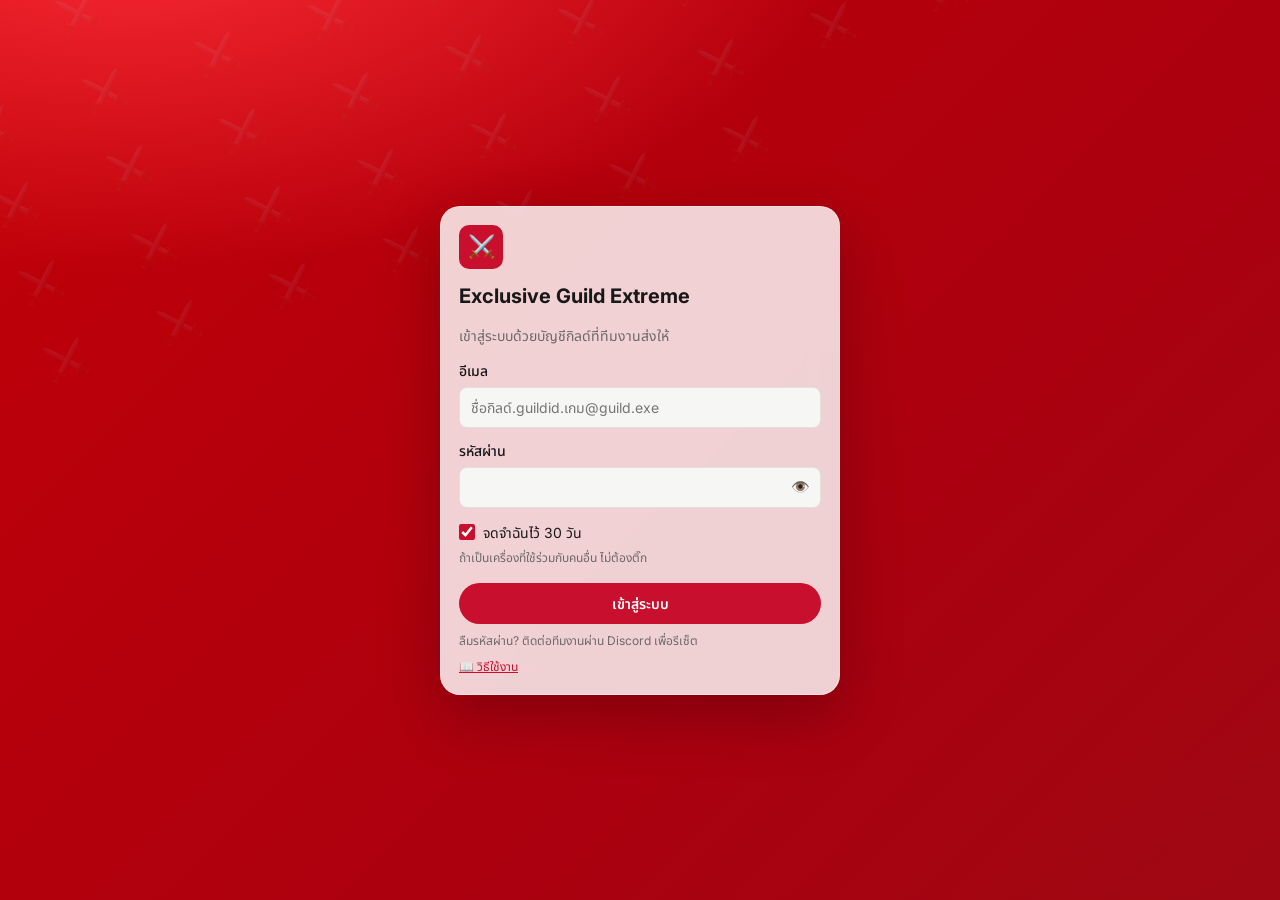
==== docs/index.html @ eb681d04 "Guild info tab: leader profile, Zone4 EXE/role/Cute Gang, TOSM server/total members, old-file import" ====
<!doctype html>
<html lang="th">
<head>
<meta charset="utf-8">
<meta name="viewport" content="width=device-width, initial-scale=1">
<meta name="theme-color" content="#c8102e">
<title>Exclusive Guild Report</title>
<link rel="manifest" href="manifest.json">
<link rel="icon" type="image/png" sizes="192x192" href="icon-192.png">
<link rel="apple-touch-icon" href="icon-180.png">
<meta name="apple-mobile-web-app-capable" content="yes">
<meta name="mobile-web-app-capable" content="yes">
<meta name="apple-mobile-web-app-title" content="Guild Report">
<meta name="apple-mobile-web-app-status-bar-style" content="default">
<link rel="preconnect" href="https://fonts.googleapis.com">
<link href="https://fonts.googleapis.com/css2?family=Inter:wght@400;500;600;700&family=Noto+Sans+Thai:wght@400;500;600;700&display=swap" rel="stylesheet">
<link rel="stylesheet" href="style.css">
</head>
<body>
<div id="toast"></div>

<!-- วิธีใช้งาน (เปิดได้ทั้งก่อนและหลัง Login) -->
<div id="help" class="overlay" hidden>
  <div class="card help" role="dialog" aria-modal="true" aria-labelledby="help-t">
    <div class="help-head"><h2 id="help-t">📖 วิธีใช้งาน</h2><button class="icon" id="help-x" aria-label="ปิด">✕</button></div>
    <h3>1️⃣ เข้าสู่ระบบ</h3>
    <ul>
      <li>ใช้อีเมล + รหัสผ่านที่ทีมงานส่งให้ในห้องส่วนตัวของกิลด์</li>
      <li>เข้าครั้งแรก ระบบให้ตั้งรหัสผ่านใหม่ (อย่างน้อย 8 ตัว)</li>
      <li>ติ๊ก <b>"จดจำฉันไว้ 30 วัน"</b> จะได้ไม่ต้อง Login บ่อย (เครื่องที่ใช้ร่วมกับคนอื่นไม่ต้องติ๊ก)</li>
    </ul>
    <h3>2️⃣ ส่ง Report</h3>
    <ul>
      <li>แท็บ <b>ส่ง Report</b> → เลือก Mission → วางลิงก์หลักฐาน <b>1 กล่อง = 1 ลิงก์</b> → กดส่ง</li>
      <li>หลายลิงก์: กด <b>＋ เพิ่มลิงก์</b> · วางหลายลิงก์ในกล่องเดียวระบบแยกให้เอง · หรือ <b>📂 นำเข้าลิงก์จากไฟล์</b> (.txt .csv .xlsx)</li>
      <li>รูปหลักฐาน: กด <b>🖼️ เพิ่มรูป</b> · ลากรูปมาวาง · หรือแคปหน้าจอแล้วกด <b>Ctrl+V</b> — 1 รูป = 1 กล่อง นับเหมือนลิงก์ (รูปเก็บเป็นความลับ ทีมงานเท่านั้นที่เปิดดูได้)</li>
      <li>โพสต์ต้องเป็น <b>สาธารณะ</b> และติด Hashtag ตามกติกาของเกม</li>
      <li>1 ลิงก์ส่งได้ 1 ครั้ง · แต่ละ Mission มีจำนวนสูงสุดต่อเดือน (ดูในรายละเอียด Mission)</li>
    </ul>
    <h3>👥 รายชื่อสมาชิก</h3>
    <ul>
      <li>แท็บ <b>สมาชิก</b> → เพิ่มทีละคน · <b>วางจาก Excel</b> (ชื่อตัวละคร | EXE Number | Level) · หรือนำเข้าไฟล์ .csv / .xlsx → กด <b>💾 บันทึกรายชื่อ</b></li>
      <li>ได้รับ Benefit เฉพาะสมาชิกที่ Level ถึงเกณฑ์ (แถบเขียว = ผ่าน) · ทีมงานล็อกรายชื่อทุกวันสุดท้ายของเดือนเพื่อแจกรางวัล</li>
    </ul>
    <h3>3️⃣ ดูคะแนน</h3>
    <ul>
      <li>แท็บ <b>คะแนน</b> → คะแนนเดือนนี้ · สะสมทั้งปี · อีกกี่คะแนนถึง Rank S / SS</li>
      <li>แท็บ <b>ประวัติ</b> → 🟡 รอตรวจ · 🟢 อนุมัติ · 🔴 ปฏิเสธ (มีเหตุผลบอก แก้แล้วส่งใหม่ได้)</li>
      <li>คะแนนนับเมื่อทีมงาน <b>อนุมัติ</b> แล้วเท่านั้น · นับรอบวันที่ 1 – สิ้นเดือน</li>
    </ul>
    <h3>❓ ลืมรหัส / เข้าไม่ได้</h3>
    <ul><li>แจ้งทีมงานในห้องส่วนตัวของกิลด์ ทีมงานจะรีเซ็ตรหัสให้</li></ul>
    <p class="note muted">💡 เพิ่มเว็บนี้ลงหน้าจอหลักมือถือได้: Android ⋮ → เพิ่มลงในหน้าจอหลัก · iPhone ปุ่มแชร์ → เพิ่มไปยังหน้าจอโฮม</p>
  </div>
</div>

<!-- Login -->
<section id="v-login" class="view center">
  <form class="card narrow" id="f-login">
    <div class="logo">⚔️</div>
    <h2>Exclusive Guild Extreme</h2>
    <p class="muted">เข้าสู่ระบบด้วยบัญชีกิลด์ที่ทีมงานส่งให้</p>
    <label for="l-email">อีเมล</label>
    <input id="l-email" type="email" autocomplete="username" required placeholder="ชื่อกิลด์.guildid.เกม@guild.exe">
    <label for="l-pass">รหัสผ่าน</label>
    <input id="l-pass" type="password" autocomplete="current-password" required>
    <label class="check"><input id="l-remember" type="checkbox" checked> จดจำฉันไว้ 30 วัน</label>
    <p class="note muted" style="margin-top:2px">ถ้าเป็นเครื่องที่ใช้ร่วมกับคนอื่น ไม่ต้องติ๊ก</p>
    <button class="btn" type="submit">เข้าสู่ระบบ</button>
    <p class="note muted">ลืมรหัสผ่าน? ติดต่อทีมงานผ่าน Discord เพื่อรีเซ็ต</p>
    <p class="note"><a href="#" class="open-help">📖 วิธีใช้งาน</a></p>
  </form>
</section>

<!-- Change password -->
<section id="v-pass" class="view center">
  <form class="card narrow" id="f-pass">
    <div class="logo">🔑</div>
    <h2>ตั้งรหัสผ่านใหม่</h2>
    <p class="muted" id="pass-hint">เพื่อความปลอดภัย กรุณาเปลี่ยนรหัสผ่านก่อนใช้งาน</p>
    <label for="p-old">รหัสผ่านเดิม</label>
    <input id="p-old" type="password" autocomplete="current-password" required>
    <label for="p-new">รหัสผ่านใหม่ (อย่างน้อย 8 ตัว)</label>
    <input id="p-new" type="password" autocomplete="new-password" minlength="8" required>
    <label for="p-new2">ยืนยันรหัสผ่านใหม่</label>
    <input id="p-new2" type="password" autocomplete="new-password" minlength="8" required>
    <button class="btn" type="submit">บันทึกรหัสผ่าน</button>
    <button class="btn ghost" type="button" id="p-cancel" hidden>ยกเลิก</button>
  </form>
</section>

<!-- App -->
<section id="v-app" class="view">
  <header class="bar">
    <div class="brand">
      <b id="g-name">—</b>
      <span class="muted" id="g-game"></span>
    </div>
    <nav class="tabs">
      <button class="tab on" data-p="dash"><i>📊</i> คะแนน</button>
      <button class="tab" data-p="send"><i>📤</i> ส่ง Report</button>
      <button class="tab" data-p="hist"><i>🕘</i> ประวัติ</button>
      <button class="tab" data-p="mem"><i>🛡️</i> ข้อมูลกิลด์<b class="tab-dot" id="mem-dot" hidden></b></button>
    </nav>
    <div class="menu">
      <button class="icon lbl open-help" title="วิธีใช้งาน">❓<span>วิธีใช้</span></button>
      <button class="icon lbl" id="b-theme" title="สลับโหมดมืด"><em>🌙</em><span>ธีม</span></button>
      <button class="icon lbl" id="b-accent" title="เปลี่ยนสีเน้น">🎨<span>สี</span></button>
      <button class="icon lbl" id="b-pass" title="เปลี่ยนรหัสผ่าน">🔑<span>รหัสผ่าน</span></button>
      <button class="icon lbl" id="b-out" title="ออกจากระบบ">🚪<span>ออก</span></button>
    </div>
  </header>

  <main class="wrap">
    <!-- Dashboard -->
    <div class="page on" id="p-dash">
      <div id="d-setup"></div>
      <div id="d-notice"></div>
      <div class="head">
        <h2>คะแนนของกิลด์</h2>
        <div class="row">
          <select id="d-month" aria-label="เดือน"></select>
          <select id="d-year" aria-label="ปี"></select>
        </div>
      </div>
      <div class="grid">
        <!-- Hero: คะแนนเดือน + วงแหวนไปถึง Rank ถัดไป -->
        <div class="card span4 hero">
          <div class="hero-main">
            <div class="hero-l" id="k-month-l">คะแนนเดือนนี้</div>
            <div class="hero-n"><span id="k-month">–</span><span id="d-rank"></span></div>
            <h3 id="r-title">–</h3>
            <div id="cute"></div>
            <div class="hero-upd" id="upd"></div>
          </div>
          <div class="ring" aria-hidden="true">
            <svg viewBox="0 0 120 120"><circle class="ring-bg" cx="60" cy="60" r="52"/><circle class="ring-fg" id="r-ring" cx="60" cy="60" r="52"/></svg>
            <div class="ring-c"><b id="r-pct">0%</b><span id="r-next">ถึง S</span></div>
          </div>
        </div>
        <div class="card kpi"><div class="muted" id="k-year-l">คะแนนสะสมทั้งปี</div><div class="n" id="k-year">–</div></div>
        <div class="card kpi"><div class="muted">รอตรวจ</div><div class="n warn" id="k-pend">–</div></div>
        <div class="card kpi"><div class="muted">ถูกปฏิเสธ</div><div class="n bad" id="k-rej">–</div></div>
        <div class="card kpi"><div class="muted">🔥 ส่งติดกันสูงสุด</div><div class="n" id="k-streak">–</div></div>
        <div class="card span2">
          <h3 id="c-title">คะแนนรายเดือน</h3>
          <div class="bars" id="bars"></div>
        </div>
        <div class="card span2">
          <h3>คะแนนแยก Mission</h3>
          <div id="per"></div>
        </div>
        <div class="card span2">
          <h3 id="hm-title">ปฏิทินความขยัน</h3>
          <div class="heat" id="heat"></div>
          <div class="heat-legend muted"><span>น้อย</span><i class="h0"></i><i class="h1"></i><i class="h2"></i><i class="h3"></i><i class="h4"></i><span>มาก</span></div>
        </div>
        <div class="card span2">
          <h3>🏅 เหรียญความสำเร็จ <span class="muted" id="bd-count"></span></h3>
          <div class="badges" id="badges"></div>
        </div>
      </div>
    </div>

    <!-- Send -->
    <div class="page" id="p-send">
      <div class="two">
        <form class="card" id="f-send" novalidate>
          <h2>ส่ง Report</h2>
          <p class="muted" id="s-sub"></p>
          <div id="s-guildwarn"></div>
          <div id="s-deadline"></div>
          <label for="s-mission">Mission</label>
          <select id="s-mission" required></select>
          <div id="s-poster-wrap" hidden>
            <label for="s-poster">ชื่อ Facebook ผู้โพสต์</label>
            <input id="s-poster" maxlength="100" placeholder="เช่น Somchai Gamer">
          </div>
          <label>หลักฐาน <span class="muted" style="font-weight:400">— 1 กล่อง = 1 ลิงก์ หรือ 1 รูป (รวมสูงสุด 50)</span></label>
          <div id="s-links" class="links"></div>
          <div class="row-btns">
            <button type="button" class="btn ghost add" id="s-add">＋ เพิ่มลิงก์</button>
            <button type="button" class="btn ghost add" id="s-addimg">🖼️ เพิ่มรูป</button>
            <button type="button" class="btn ghost add" id="s-import">📂 นำเข้าลิงก์จากไฟล์</button>
            <input type="file" id="s-img" accept="image/jpeg,image/png,image/webp,image/gif" multiple hidden>
            <input type="file" id="s-file" accept=".txt,.csv,.xlsx,.xls,text/plain,text/csv" hidden>
          </div>
          <div class="note muted">รูป: เลือกได้หลายรูป · ลากมาวาง · หรือแคปหน้าจอแล้วกด Ctrl+V ในหน้านี้ · ไฟล์ลิงก์: .txt .csv .xlsx .xls</div>
          <div class="note" id="s-count"></div>
          <div id="s-result"></div>
          <label for="s-note">รายละเอียดเพิ่มเติม (ไม่บังคับ)</label>
          <textarea id="s-note" rows="3" maxlength="500"></textarea>
          <button class="btn" type="submit" id="s-btn">ส่ง Report</button>
          <p class="note muted">ส่งแล้วสถานะเป็น "รอตรวจ" คะแนนจะนับเมื่อทีมงานอนุมัติ</p>
        </form>
        <div class="card">
          <h3>รายละเอียด Mission</h3>
          <div id="s-detail" class="muted">เลือก Mission เพื่อดูรายละเอียด</div>
        </div>
      </div>
    </div>

    <!-- Members -->
    <div class="page" id="p-mem">
      <div id="m-notice"></div>
      <!-- 1 · หัวหน้ากิลด์ -->
      <div class="card m-sec">
        <div class="eyebrow">1 · ข้อมูลหัวหน้ากิลด์</div>
        <div class="m-grid2" id="m-leader">
          <label>ชื่อ - นามสกุล <i>*</i><input data-p="leaderName" maxlength="80" autocomplete="name"></label>
          <label>ชื่อเล่น <i>*</i><input data-p="leaderNick" maxlength="40"></label>
          <label>เบอร์โทรติดต่อ <i>*</i><input data-p="leaderPhone" maxlength="30" inputmode="tel" placeholder="08x-xxx-xxxx" autocomplete="tel"></label>
          <label>Link Facebook <i>*</i><input data-p="leaderFb" maxlength="300" inputmode="url" placeholder="https://www.facebook.com/..."></label>
        </div>
        <p class="note muted">🔒 เห็นได้เฉพาะกิลด์นี้และทีมงาน · ไม่แสดงให้กิลด์อื่น</p>
      </div>
      <!-- จำนวนสมาชิกทั้งหมด (TOSM / 9Yin) -->
      <div class="card m-sec m-total" id="m-total-card" hidden>
        <div class="eyebrow">2 · จำนวนสมาชิกกิลด์ทั้งหมด <span class="pill rejected">สำคัญ</span></div>
        <div class="m-total-row"><input id="m-total" type="number" min="0" max="9999" inputmode="numeric" placeholder="0"><span class="muted">คน (ตามในเกม) · ใช้คำนวณจำนวนไอเทม Code ที่ทีมงานส่งให้</span></div>
        <p class="note" id="m-total-cmp"></p>
      </div>
      <!-- รายชื่อสมาชิก -->
      <div class="card m-sec">
        <div class="head">
          <div><div class="eyebrow" id="m-list-t">2 · รายชื่อสมาชิก</div><p class="muted" id="m-sub" style="margin:2px 0 0"></p></div>
          <div class="row-btns">
            <button type="button" class="btn ghost add" id="m-add">＋ เพิ่มสมาชิก</button>
            <button type="button" class="btn ghost add" id="m-paste">📋 วางจาก Excel</button>
            <button type="button" class="btn add" id="m-import">📂 อัปโหลดไฟล์กิลด์เดิม</button>
            <input type="file" id="m-file" accept=".csv,.txt,.xlsx,.xls" hidden>
          </div>
        </div>
        <div class="m-stats" id="m-stats"></div>
        <div class="m-list" id="m-body"></div>
        <div id="m-cute"></div>
      </div>
      <div class="m-save"><span class="muted" id="m-dirty"></span><button type="button" class="btn" id="m-save">💾 บันทึกข้อมูลกิลด์</button></div>
      <p class="note muted">ทีมงานใช้ข้อมูลนี้ตรวจ Report และส่งรางวัลให้สมาชิก · ล็อกรายชื่อทุกวันสุดท้ายของเดือน 23:30 · แก้ไขทุกครั้งมีบันทึกประวัติ</p>
    </div>

    <!-- History -->
    <div class="page" id="p-hist">
      <div class="card">
        <div class="head">
          <h2>ประวัติการส่ง Report</h2>
          <div class="row">
            <select id="h-month" aria-label="เดือน"></select>
            <select id="h-year" aria-label="ปี"></select>
          </div>
        </div>
        <div class="tscroll"><table>
          <thead><tr><th>วันที่</th><th>Mission</th><th>หลักฐาน</th><th>สถานะ</th><th class="r">คะแนน</th></tr></thead>
          <tbody id="h-body"></tbody>
        </table></div>
      </div>
    </div>
  </main>
</section>

<script src="config.js"></script>
<script src="app.js"></script>
</body>
</html>
---- docs/style.css ----
:root{
  --background:oklch(1 0 0);--foreground:oklch(0.145 0 0);--card:oklch(1 0 0);
  --primary:oklch(0.505 0.213 27.518);--primary-foreground:oklch(0.971 0.013 17.38);
  --secondary:oklch(0.967 0.001 286.375);--muted:oklch(0.97 0 0);--muted-foreground:oklch(0.556 0 0);
  --border:oklch(0.922 0 0);--ring:oklch(0.708 0 0);--destructive:oklch(0.577 0.245 27.325);
  --chart-1:oklch(0.808 0.114 19.571);--chart-2:oklch(0.637 0.237 25.331);--chart-3:oklch(0.577 0.245 27.325);--chart-4:oklch(0.505 0.213 27.518);--chart-5:oklch(0.444 0.177 26.899);--ok:oklch(0.55 0.15 150);--warn:oklch(0.6 0.13 70);
  --radius:0.45rem;color-scheme:light;
}
:root.dark{
  --background:oklch(0.145 0 0);--foreground:oklch(0.985 0 0);--card:oklch(0.205 0 0);
  --primary:oklch(0.444 0.177 26.899);--secondary:oklch(0.274 0.006 286.033);--muted:oklch(0.269 0 0);
  --muted-foreground:oklch(0.708 0 0);--border:oklch(1 0 0 / 10%);--ring:oklch(0.556 0 0);
  --destructive:oklch(0.704 0.191 22.216);--ok:oklch(0.72 0.15 150);--warn:oklch(0.78 0.13 80);color-scheme:dark;
}
*{box-sizing:border-box}
body{margin:0;font-family:Inter,"Noto Sans Thai",sans-serif;background:var(--muted);color:var(--foreground);font-size:14px;line-height:1.5}
a{color:var(--primary)}
.muted{color:var(--muted-foreground)}
h2{margin:0 0 4px;font-size:20px}h3{margin:0 0 10px;font-size:15px}
.view{display:none}.view.on{display:block}
.center.on{display:flex;min-height:100vh;align-items:center;justify-content:center;padding:16px}
.card{background:var(--card);border:1px solid var(--border);border-radius:calc(var(--radius) + 4px);padding:18px}
.narrow{width:100%;max-width:400px}
.logo{width:44px;height:44px;border-radius:10px;background:var(--primary);color:#fff;display:grid;place-items:center;font-size:22px;margin-bottom:12px}
label{display:block;font-weight:500;margin:12px 0 6px}
input,select,textarea{width:100%;padding:9px 11px;border:1px solid var(--border);border-radius:var(--radius);font:inherit;background:var(--background);color:var(--foreground)}
input:focus,select:focus,textarea:focus,button:focus-visible{outline:2px solid var(--ring);outline-offset:1px}
.check{display:flex;align-items:center;gap:8px;font-weight:400;cursor:pointer;margin-top:14px}
.check input{width:16px;height:16px;margin:0;accent-color:var(--primary)}
.btn{background:var(--primary);color:var(--primary-foreground);border:0;padding:10px 16px;border-radius:var(--radius);font:inherit;font-weight:600;cursor:pointer;width:100%;margin-top:16px}
.btn.ghost{background:var(--secondary);color:var(--foreground);margin-top:8px}
.btn:disabled{opacity:.6;cursor:wait}
.note{font-size:12px;margin:8px 0 0}
/* bar */
.bar{background:var(--card);border-bottom:1px solid var(--border);padding:10px 16px;display:flex;gap:12px;align-items:center;flex-wrap:wrap;position:sticky;top:0;z-index:5}
.brand{display:flex;flex-direction:column;margin-right:auto;min-width:0}
.brand b{white-space:nowrap;overflow:hidden;text-overflow:ellipsis}
.brand span{font-size:12px}
.tabs{display:flex;gap:6px}
.tab{border:1px solid var(--border);background:var(--card);color:var(--foreground);padding:6px 12px;border-radius:var(--radius);cursor:pointer;font:inherit}
.tab.on{background:var(--primary);color:var(--primary-foreground);border-color:var(--primary)}
.menu{display:flex;gap:4px}
.icon{border:0;background:transparent;color:var(--foreground);font-size:17px;width:34px;height:34px;border-radius:var(--radius);cursor:pointer}
.icon:hover{background:var(--secondary)}
/* layout */
.wrap{max-width:1000px;margin:0 auto;padding:20px 16px 40px}
.page{display:none}.page.on{display:block}
.head{display:flex;justify-content:space-between;align-items:center;gap:12px;flex-wrap:wrap;margin-bottom:14px}
.row{display:flex;gap:8px}.row select{width:auto}
.grid{display:grid;gap:14px;grid-template-columns:repeat(4,1fr)}
.span2{grid-column:span 2}.span4{grid-column:span 4}
.two{display:grid;grid-template-columns:1.3fr 1fr;gap:14px;align-items:start}
.kpi .n{font-size:30px;font-weight:700;margin-top:4px;font-variant-numeric:tabular-nums}
.n.warn{color:var(--warn)}.n.bad{color:var(--destructive)}
.pill{display:inline-block;padding:2px 10px;border-radius:99px;font-size:12px;font-weight:600;background:var(--secondary);vertical-align:middle}
.pill.SS{background:var(--primary);color:#fff}.pill.S{background:var(--chart-1);color:#000}
.pill.approved{background:color-mix(in oklch,var(--ok) 18%,transparent);color:var(--ok)}
.pill.pending{background:color-mix(in oklch,var(--warn) 22%,transparent);color:var(--warn)}
.pill.rejected{background:color-mix(in oklch,var(--destructive) 15%,transparent);color:var(--destructive)}
.prog{height:10px;background:var(--muted);border-radius:99px;overflow:hidden;margin:10px 0 6px;position:relative}
.prog i{position:absolute;inset:0 auto 0 0;background:var(--primary);border-radius:99px;transition:width .4s}
.marks{display:flex;justify-content:space-between;font-size:12px}
.bars{display:flex;align-items:flex-end;gap:5px;height:150px;margin:8px 0 24px}
.bars div{flex:1;background:var(--chart-1);border-radius:4px 4px 0 0;position:relative;min-height:2px}
.bars div.cur{background:var(--primary)}
.bars span{position:absolute;bottom:-20px;left:-4px;right:-4px;text-align:center;font-size:10px;color:var(--muted-foreground)}
.bars em{position:absolute;top:-18px;left:-4px;right:-4px;text-align:center;font-size:10px;font-style:normal}
.mission{display:flex;justify-content:space-between;gap:10px;padding:9px 0;border-bottom:1px solid var(--border)}
.mission:last-child{border:0}
.badge{display:flex;gap:10px;align-items:center;padding:10px 12px;border-radius:var(--radius);background:color-mix(in oklch,var(--chart-1) 25%,transparent);margin-top:12px}
.tscroll{overflow-x:auto}
table{width:100%;border-collapse:collapse;min-width:520px}
td,th{padding:9px 6px;border-bottom:1px solid var(--border);text-align:left;vertical-align:top}
th{font-size:12px;color:var(--muted-foreground);font-weight:500}
.r{text-align:right}
.empty{padding:28px 8px;text-align:center;color:var(--muted-foreground)}
#toast{position:fixed;left:50%;bottom:20px;transform:translateX(-50%);z-index:50;display:flex;flex-direction:column;gap:8px;width:min(92vw,420px)}
#toast div{background:var(--foreground);color:var(--background);padding:10px 14px;border-radius:var(--radius);box-shadow:0 6px 20px rgb(0 0 0 / .2)}
#toast div.err{background:var(--destructive);color:#fff}
@media (max-width:760px){
  .grid{grid-template-columns:1fr 1fr}.span2,.span4{grid-column:span 2}.two{grid-template-columns:1fr}
  .tabs{order:3;width:100%}.tab{flex:1}
  .kpi .n{font-size:24px}
}
/* loading */
.loading .kpi .n,.loading #r-title{animation:pulse 1.2s ease-in-out infinite;color:var(--muted-foreground)}
@keyframes pulse{50%{opacity:.35}}
/* หลายลิงก์ */
#s-count .ok{color:var(--ok)}#s-count .warn{color:var(--warn)}#s-count .bad{color:var(--destructive)}
.result{margin-top:12px;padding:12px 14px;border-radius:var(--radius);border:1px solid var(--border)}
.result.good{background:color-mix(in oklch,var(--ok) 12%,transparent);border-color:color-mix(in oklch,var(--ok) 35%,transparent)}
.result.mixed{background:color-mix(in oklch,var(--warn) 14%,transparent);border-color:color-mix(in oklch,var(--warn) 40%,transparent)}
.result ul{margin:6px 0 8px;padding-left:18px;font-size:13px}
.result li span{word-break:break-all}
.links{display:flex;flex-direction:column;gap:8px}
.link-row{display:flex;align-items:center;gap:6px}
.link-row .n{width:20px;text-align:right;font-size:12px;color:var(--muted-foreground);flex:none}
.link-row input.is-bad{border-color:var(--destructive);background:color-mix(in oklch,var(--destructive) 6%,var(--background))}
.link-row input.is-dup{border-color:var(--warn)}
.link-row .x{flex:none;color:var(--muted-foreground);font-size:20px;line-height:1}
.link-row .x:hover{color:var(--destructive)}
.btn.add{width:auto;margin-top:8px;padding:7px 12px;font-weight:500}
.row-btns{display:flex;gap:8px;flex-wrap:wrap}
.links.drag{outline:2px dashed var(--primary);outline-offset:4px;border-radius:var(--radius)}
/* วิธีใช้งาน */
.overlay{position:fixed;inset:0;z-index:40;background:rgb(0 0 0 / .45);display:flex;align-items:center;justify-content:center;padding:16px}
.overlay[hidden]{display:none}
.help{width:100%;max-width:560px;max-height:88vh;overflow-y:auto}
.help-head{display:flex;justify-content:space-between;align-items:center;margin-bottom:6px}
.help h3{margin:16px 0 6px}
.help ul{margin:0;padding-left:20px;line-height:1.7}
/* กล่องรูป */
.img-box{flex:1;min-width:0;display:flex;align-items:center;gap:10px;padding:5px 8px;border:1px solid var(--border);border-radius:var(--radius);background:var(--background)}
.img-box img{width:48px;height:48px;object-fit:cover;border-radius:4px;flex:none;background:var(--muted)}
.img-box span{font-size:13px;overflow:hidden;text-overflow:ellipsis;white-space:nowrap}
/* แจ้งเตือนบนหน้า (ผลตรวจ · นับถอยหลัง · ต้อนรับ) */
.notice{display:flex;gap:10px;align-items:flex-start;justify-content:space-between;flex-wrap:wrap;padding:12px 14px;margin-bottom:12px;border-radius:var(--radius);border:1px solid var(--border);background:var(--card)}
.notice ul{margin:6px 0 0;padding-left:18px;font-size:13px}
.notice.good{background:color-mix(in oklch,var(--ok) 10%,var(--card));border-color:color-mix(in oklch,var(--ok) 35%,transparent)}
.notice.warn{background:color-mix(in oklch,var(--warn) 14%,var(--card));border-color:color-mix(in oklch,var(--warn) 40%,transparent)}
.notice.info{background:color-mix(in oklch,var(--chart-1) 18%,var(--card))}
.notice.welcome{background:color-mix(in oklch,var(--primary) 8%,var(--card));border-color:color-mix(in oklch,var(--primary) 30%,transparent)}
.notice-act{display:flex;gap:8px;align-items:center}
.notice-act .btn{width:auto;margin:0;padding:8px 14px}
#s-deadline .notice{margin:10px 0 0}
.link-btn{background:none;border:0;padding:4px 0;color:var(--primary);font:inherit;font-size:12.5px;font-weight:600;cursor:pointer}
/* รหัสผ่าน */
.pw{position:relative}
.pw input{padding-right:42px}
.pw .eye{position:absolute;right:4px;top:50%;transform:translateY(-50%);font-size:15px}
.caps{color:var(--warn);margin-top:4px}
/* ดูรูปใหญ่ */
.viewer{z-index:60;flex-direction:column}
.viewer figure{margin:0;max-width:94vw;max-height:88vh;text-align:center}
.viewer img{max-width:94vw;max-height:80vh;border-radius:8px;box-shadow:0 10px 40px rgb(0 0 0 / .4);background:#fff}
.viewer figcaption{color:#fff;font-size:13px;margin-top:8px}
.viewer .x{position:fixed;top:12px;right:12px;color:#fff;font-size:20px}
.img-box{cursor:zoom-in}
/* ไอคอนหัวเว็บมีป้ายชื่อ */
.icon.lbl{width:auto;height:auto;padding:4px 8px;display:flex;flex-direction:column;align-items:center;gap:1px;font-size:16px;line-height:1.1}
.icon.lbl em{font-style:normal}
.icon.lbl span{font-size:10.5px;color:var(--muted-foreground)}
.tab i{font-style:normal}
/* มือถือ: เมนูล่าง */
@media (max-width:760px){
  .bar .tabs{position:fixed;left:0;right:0;bottom:0;z-index:30;margin:0;width:auto;background:var(--card);border-top:1px solid var(--border);padding:6px 8px calc(6px + env(safe-area-inset-bottom));gap:6px;box-shadow:0 -4px 16px rgb(0 0 0 / .06)}
  .bar .tab{display:flex;flex-direction:column;align-items:center;gap:2px;padding:6px 4px;font-size:12px;border:0}
  .bar .tab i{font-size:18px}
  #v-app .wrap{padding-bottom:96px}
  .icon.lbl span{display:none}
  .icon.lbl{padding:6px}
}
@media (max-width:760px){#toast{bottom:96px}}

/* ================= WOW ================= */
/* 4. Hero คะแนนเดือน + วงแหวน */
.hero{display:flex;align-items:center;justify-content:space-between;gap:20px;color:#fff;border:0;overflow:hidden;position:relative;
  background:linear-gradient(135deg,var(--chart-2),var(--chart-4) 55%,var(--chart-5))}
.hero::after{content:"";position:absolute;right:-60px;top:-60px;width:240px;height:240px;border-radius:50%;background:rgb(255 255 255 / .08);pointer-events:none}
.hero-l{font-size:13px;opacity:.85}
.hero-n{display:flex;align-items:center;gap:12px;font-size:52px;font-weight:800;line-height:1.1;margin:4px 0 6px;font-variant-numeric:tabular-nums}
.hero h3{margin:0 0 4px;font-weight:600}
.hero-upd{font-size:11.5px;opacity:.75;margin-top:6px}
.hero .badge{background:rgb(255 255 255 / .16);color:#fff}
.ring{position:relative;width:128px;height:128px;flex:none}
.ring svg{width:100%;height:100%;transform:rotate(-90deg)}
.ring circle{fill:none;stroke-width:10}
.ring-bg{stroke:rgb(255 255 255 / .22)}
.ring-fg{stroke:#fff;stroke-linecap:round;transition:stroke-dashoffset 1.2s cubic-bezier(.2,.8,.2,1)}
.hero[data-rank="SS"] .ring-fg{stroke:#ffd166}
.ring-c{position:absolute;inset:0;display:flex;flex-direction:column;align-items:center;justify-content:center}
.ring-c b{font-size:24px}.ring-c span{font-size:11px;opacity:.85}
/* 2. ป้าย Rank เรืองแสง */
.pill.rank{font-size:14px;padding:4px 12px;letter-spacing:.5px}
.hero .pill.rank.S{background:rgb(255 255 255 / .92);color:var(--chart-4);box-shadow:0 0 0 0 rgb(255 255 255 / .6);animation:glow 2.4s ease-in-out infinite}
.hero .pill.rank.SS{position:relative;color:#7a3b00;background:linear-gradient(110deg,#ffe29a,#ffd166 40%,#fff4cf 50%,#ffd166 60%,#ffb703);background-size:250% 100%;animation:shine 2.8s linear infinite,glow 2.4s ease-in-out infinite}
@keyframes glow{50%{box-shadow:0 0 18px 4px rgb(255 255 255 / .55)}}
@keyframes shine{to{background-position:-250% 0}}
/* 5. กราฟแท่งโตขึ้น + ดาวเดือน SS */
.bars div{height:var(--h);animation:grow .8s cubic-bezier(.2,.8,.2,1) both;animation-delay:calc(var(--i) * 45ms);transform-origin:bottom;
  background:linear-gradient(to top,var(--chart-1),color-mix(in oklch,var(--chart-1) 60%,#fff))}
.bars div.cur{background:linear-gradient(to top,var(--chart-4),var(--chart-2))}
.bars div.ss{background:linear-gradient(to top,var(--chart-5),var(--chart-3))}
.bars div.ss em{color:var(--chart-4);font-weight:700}
@keyframes grow{from{transform:scaleY(0)}}
/* 6. ปฏิทินความขยัน */
.heat{display:grid;grid-template-columns:repeat(7,1fr);gap:5px}
.heat b{font-size:11px;font-weight:500;color:var(--muted-foreground);text-align:center}
.heat i{font-style:normal;aspect-ratio:1;border-radius:6px;display:grid;place-items:center;font-size:11px;color:var(--muted-foreground);animation:pop .4s both;animation-delay:calc(var(--i) * 15ms)}
.heat .h0,.heat-legend .h0{background:var(--muted)}
.heat .h1,.heat-legend .h1{background:color-mix(in oklch,var(--chart-1) 45%,var(--card))}
.heat .h2,.heat-legend .h2{background:var(--chart-1);color:#5a0f0f}
.heat .h3,.heat-legend .h3{background:var(--chart-3);color:#fff}
.heat .h4,.heat-legend .h4{background:var(--chart-5);color:#fff}
.heat .today{outline:2px solid var(--primary);outline-offset:1px;font-weight:700}
.heat .future{opacity:.35}
.heat-legend{display:flex;align-items:center;gap:4px;justify-content:flex-end;font-size:11px;margin-top:10px}
.heat-legend i{width:12px;height:12px;border-radius:3px;display:inline-block}
@keyframes pop{from{transform:scale(.4);opacity:0}}
/* 7. เหรียญ */
.badges{display:grid;grid-template-columns:repeat(auto-fill,minmax(118px,1fr));gap:10px}
.bd{display:flex;flex-direction:column;align-items:center;text-align:center;gap:3px;padding:12px 8px;border-radius:12px;border:1px dashed var(--border);background:var(--muted)}
.bd span{font-size:28px;filter:grayscale(1);opacity:.4}
.bd b{font-size:12.5px}.bd small{font-size:10.5px;color:var(--muted-foreground);line-height:1.3}
.bd.on{border-style:solid;border-color:color-mix(in oklch,var(--primary) 45%,transparent);background:linear-gradient(160deg,color-mix(in oklch,var(--chart-1) 30%,var(--card)),var(--card));box-shadow:0 4px 18px color-mix(in oklch,var(--primary) 18%,transparent)}
.bd.on span{filter:none;opacity:1;animation:bob 3s ease-in-out infinite}
@keyframes bob{50%{transform:translateY(-3px) rotate(-4deg)}}
/* 8. Skeleton shimmer ระหว่างโหลด */
.loading .card:not(.hero) .n,.loading .hero-n{color:transparent!important;border-radius:6px;animation:none;
  background:linear-gradient(90deg,var(--muted) 25%,color-mix(in oklch,var(--muted) 50%,var(--card)) 50%,var(--muted) 75%);background-size:200% 100%;animation:shimmer 1.2s linear infinite;width:60%}
.loading .hero-n{background:linear-gradient(90deg,rgb(255 255 255 / .15) 25%,rgb(255 255 255 / .35) 50%,rgb(255 255 255 / .15) 75%);background-size:200% 100%}
@keyframes shimmer{to{background-position:-200% 0}}
/* 9. หน้า Login ไล่เฉด + ลายดาบ + การ์ดกระจก */
#v-login.on,#v-pass.on{background:radial-gradient(1200px 600px at 10% -10%,var(--chart-2),transparent 60%),radial-gradient(900px 500px at 110% 110%,var(--chart-5),transparent 55%),linear-gradient(135deg,var(--chart-4),var(--chart-5));position:relative;overflow:hidden}
#v-login.on::before,#v-pass.on::before{content:"⚔️ ⚔️ ⚔️ ⚔️ ⚔️ ⚔️ ⚔️ ⚔️ ⚔️ ⚔️ ⚔️ ⚔️ ⚔️ ⚔️ ⚔️ ⚔️ ⚔️ ⚔️ ⚔️ ⚔️ ⚔️ ⚔️ ⚔️ ⚔️ ⚔️ ⚔️ ⚔️ ⚔️ ⚔️ ⚔️ ⚔️ ⚔️ ⚔️ ⚔️ ⚔️ ⚔️ ⚔️ ⚔️ ⚔️ ⚔️ ⚔️ ⚔️ ⚔️ ⚔️ ⚔️ ⚔️ ⚔️ ⚔️ ⚔️ ⚔️ ⚔️ ⚔️ ⚔️ ⚔️ ⚔️ ⚔️ ⚔️ ⚔️ ⚔️ ⚔️ ⚔️ ⚔️ ⚔️ ⚔️ ⚔️ ⚔️ ⚔️ ⚔️ ⚔️ ⚔️";
  position:absolute;inset:-20%;font-size:34px;line-height:2.4;letter-spacing:34px;opacity:.07;transform:rotate(-18deg);pointer-events:none;word-break:break-all}
#v-login .card,#v-pass .card{position:relative;background:color-mix(in oklch,var(--card) 82%,transparent);backdrop-filter:blur(14px);-webkit-backdrop-filter:blur(14px);border-color:rgb(255 255 255 / .35);box-shadow:0 20px 60px rgb(0 0 0 / .25)}
/* 1. ฉลอง */
.celebrate{z-index:70}
.celebrate canvas{position:fixed;inset:0;pointer-events:none}
.cele{position:relative;text-align:center;max-width:340px;animation:rise .6s cubic-bezier(.2,1.3,.4,1) both}
.cele-rank{width:92px;height:92px;margin:-62px auto 8px;border-radius:50%;display:grid;place-items:center;font-size:34px;font-weight:900;color:#fff;border:4px solid var(--card);
  background:linear-gradient(135deg,var(--chart-2),var(--chart-5));box-shadow:0 10px 30px color-mix(in oklch,var(--primary) 45%,transparent)}
.cele-rank.SS{background:linear-gradient(135deg,#ffe29a,#ffb703);color:#7a3b00}
.cele p{margin:6px 0}
@keyframes rise{from{transform:translateY(40px) scale(.9);opacity:0}}
/* 10. เครื่องหมายถูกวาดตัวเอง */
.done{z-index:70}
.done-card{display:flex;flex-direction:column;align-items:center;gap:10px;padding:26px 30px;animation:rise .4s both}
.done-card svg{width:84px;height:84px}
.done-card circle{fill:none;stroke:var(--ok);stroke-width:3;stroke-dasharray:152;stroke-dashoffset:152;animation:draw .6s ease-out forwards}
.done-card path{fill:none;stroke:var(--ok);stroke-width:4;stroke-linecap:round;stroke-linejoin:round;stroke-dasharray:40;stroke-dashoffset:40;animation:draw .35s .55s ease-out forwards}
@keyframes draw{to{stroke-dashoffset:0}}
@media (max-width:760px){.hero{flex-direction:column;align-items:flex-start}.ring{align-self:center}.hero-n{font-size:44px}}
/* ลดการเคลื่อนไหว */
@media (prefers-reduced-motion:reduce){*,*::before,*::after{animation:none!important;transition:none!important}}
@media (prefers-reduced-motion:reduce){.done-card circle,.done-card path{stroke-dashoffset:0!important}.heat i,.bars div{opacity:1;transform:none}}
/* ===== สมาชิกกิลด์ ===== */
.m-stats{display:grid;grid-template-columns:repeat(4,1fr);gap:10px;margin:4px 0 14px}
.m-stats div{background:var(--muted);border-radius:var(--radius);padding:10px 12px;display:flex;flex-direction:column}
.m-stats b{font-size:20px;font-variant-numeric:tabular-nums}.m-stats span{font-size:12px;color:var(--muted-foreground)}
.m-stats .ok b{color:var(--ok)}.m-stats .warn b{color:var(--warn)}
.m-list{display:flex;flex-direction:column;gap:6px}
.m-row{display:grid;grid-template-columns:28px 1.4fr 1fr 1.2fr 1fr 96px 34px;gap:8px;align-items:center;padding:6px 4px;border-bottom:1px solid var(--border)}
.m-row.m-head{font-size:12px;color:var(--muted-foreground);font-weight:500;border-bottom:1px solid var(--border)}
.m-row .n{font-size:12px;color:var(--muted-foreground);text-align:right}
.m-row label{display:block;margin:0;font-weight:400}
.m-row small{display:none}
.m-row input,.m-row select{padding:7px 9px}
.m-row.dup input[data-f="inGameId"]{border-color:var(--warn);background:color-mix(in oklch,var(--warn) 10%,var(--background))}
.m-row .lv{position:relative}
.lvbar{display:block;height:4px;border-radius:99px;background:var(--muted);margin-top:4px;overflow:hidden}
.lvbar i{display:block;height:100%;background:var(--warn);border-radius:99px;transition:width .4s}
.lvbar.pass i{background:var(--ok)}
.m-row .lv em{font-style:normal;font-size:11px;color:var(--muted-foreground)}
.m-row .dc{display:flex;align-items:center;gap:6px;justify-content:center}
.m-row .dc input{width:16px;height:16px;accent-color:var(--primary)}
.m-save{display:flex;align-items:center;justify-content:flex-end;gap:12px;position:sticky;bottom:0;background:var(--card);padding:12px 0 4px;margin-top:6px}
.m-save .btn{width:auto;margin:0}
.m-save .muted{color:var(--warn)}
@media (max-width:760px){
  .m-stats{grid-template-columns:1fr 1fr}
  .m-row.m-head{display:none}
  .m-row{grid-template-columns:1fr 1fr;border:1px solid var(--border);border-radius:12px;padding:10px 12px;position:relative;background:var(--card)}
  .m-row .n{position:absolute;top:8px;right:40px}
  .m-row small{display:block;font-size:11px;color:var(--muted-foreground);margin-bottom:3px}
  .m-row label:nth-of-type(1){grid-column:1 / -1;padding-right:56px}
  .m-row .x{position:absolute;top:4px;right:4px}
  .m-row .dc{justify-content:flex-start}
  .m-save{bottom:72px}
}
/* ไอคอนแท็บอยู่ในวงกลม — แท็บที่เลือก (พื้นแดง) วงกลมขาว ไอคอนไม่กลืน */
.tab i{display:inline-grid;place-items:center;width:26px;height:26px;border-radius:50%;background:var(--muted);font-size:15px;line-height:1;vertical-align:middle;transition:background .2s,transform .2s}
.tab.on i{background:#fff;box-shadow:0 1px 4px rgb(0 0 0 / .18)}
@media (max-width:760px){
  .bar .tab i{width:32px;height:32px;font-size:18px}
  .bar .tab.on i{transform:translateY(-1px) scale(1.05)}
}

/* ===== CTM Next theme (13 ต.ค. 69) — โทนเดียวกับ CTM · สีเน้นเปลี่ยนได้ 20 สี (--primary) ===== */
:root{--background:#f6f6f4;--foreground:#18181a;--card:#fff;--muted:#efeee9;--muted-foreground:#6b6a66;--border:#e2e1dc;
  --primary:var(--accent,#c8102e);--primary-foreground:#fff;--ok:#1f8a4c;--warn:#9a5b00;--bad:#c2271d;--radius:8px}
:root.dark{--background:#121214;--foreground:#f2f2f0;--card:#1b1b1e;--muted:#232327;--muted-foreground:#9a9993;--border:#2c2c31;
  --primary:var(--accent,#e0334f);--ok:#4cc27e;--warn:#e0a640;--bad:#f0675c}
body{background:var(--background)}
.card{border-radius:20px;box-shadow:0 1px 2px rgb(0 0 0 / .04)}
.btn,.tab{border-radius:999px}
.tab.on{background:var(--foreground);color:var(--background);border-color:var(--foreground)}
.tab{position:relative}
.tab-dot{position:absolute;top:2px;right:2px;width:9px;height:9px;border-radius:50%;background:var(--bad);box-shadow:0 0 0 2px var(--card)}
.accent-pop{position:absolute;right:12px;top:56px;z-index:60;display:grid;grid-template-columns:repeat(5,28px);gap:8px;padding:14px;background:var(--card);border:1px solid var(--border);border-radius:14px;box-shadow:0 10px 30px rgb(0 0 0 / .15)}
.accent-pop button{width:28px;height:28px;border-radius:50%;border:2px solid transparent;cursor:pointer}
.accent-pop button.on{border-color:var(--foreground);box-shadow:inset 0 0 0 2px var(--card)}

/* ===== ข้อมูลกิลด์ ===== */
.m-sec{margin-bottom:14px}
.m-grid2{display:grid;grid-template-columns:1fr 1fr;gap:10px 14px}
.m-total-row{display:flex;gap:12px;align-items:center;flex-wrap:wrap}.m-total-row input{max-width:140px;font-size:20px;font-weight:700}
.m-list.z4 .m-row{grid-template-columns:28px 1.6fr 1.2fr 1fr 1.1fr 76px 34px}
.m-list.tosm .m-row{grid-template-columns:28px 1.5fr 1fr 1.1fr 34px}
.m-row input.mono{font-family:ui-monospace,Consolas,monospace;font-size:12px;letter-spacing:.02em}
.m-row input.warn,.m-row select.warn{border-color:var(--warn);background:color-mix(in srgb,var(--warn) 10%,var(--background))}
.m-row .warn-t{font-style:normal;font-size:11px;color:var(--warn)}
.m-row .cute{display:flex;flex-direction:column;align-items:center;gap:2px}
.m-row .cute input{width:18px;height:18px;accent-color:#d6336c}.m-row .cute small{display:block;font-size:10px;color:var(--muted-foreground)}
.m-row.picked{background:color-mix(in srgb,#d6336c 7%,transparent);border-radius:10px}
.setup{display:grid;grid-template-columns:80px 1fr auto;gap:16px;align-items:center;margin-bottom:14px;border:1.5px solid color-mix(in srgb,var(--warn) 45%,var(--border))}
.setup .btn{width:auto;margin:0}
.setup-ring{position:relative;width:80px;height:80px}.setup-ring svg{width:100%;height:100%;transform:rotate(-90deg)}
.setup-ring circle{fill:none;stroke-width:8}.setup-ring .t{stroke:var(--muted)}.setup-ring .p{stroke:var(--warn);stroke-linecap:round;transition:stroke-dashoffset .6s}
.setup-ring b{position:absolute;inset:0;display:grid;place-items:center;font-size:17px}
.setup-step{display:flex;gap:8px;align-items:center;padding:3px 0}
.setup-step .ck{width:20px;height:20px;border-radius:50%;display:grid;place-items:center;font-size:11px;background:var(--muted);color:var(--muted-foreground)}
.setup-step .ck.done{background:var(--ok);color:#fff}
@media (max-width:720px){
  .m-grid2{grid-template-columns:1fr}
  .m-list.z4 .m-row,.m-list.tosm .m-row{grid-template-columns:1fr 1fr}
  .m-row .cute{flex-direction:row;justify-content:flex-start}
  .setup{grid-template-columns:64px 1fr}.setup .btn{grid-column:1 / -1;width:100%}
  .setup-ring{width:64px;height:64px}.setup-ring svg{width:64px;height:64px}
}
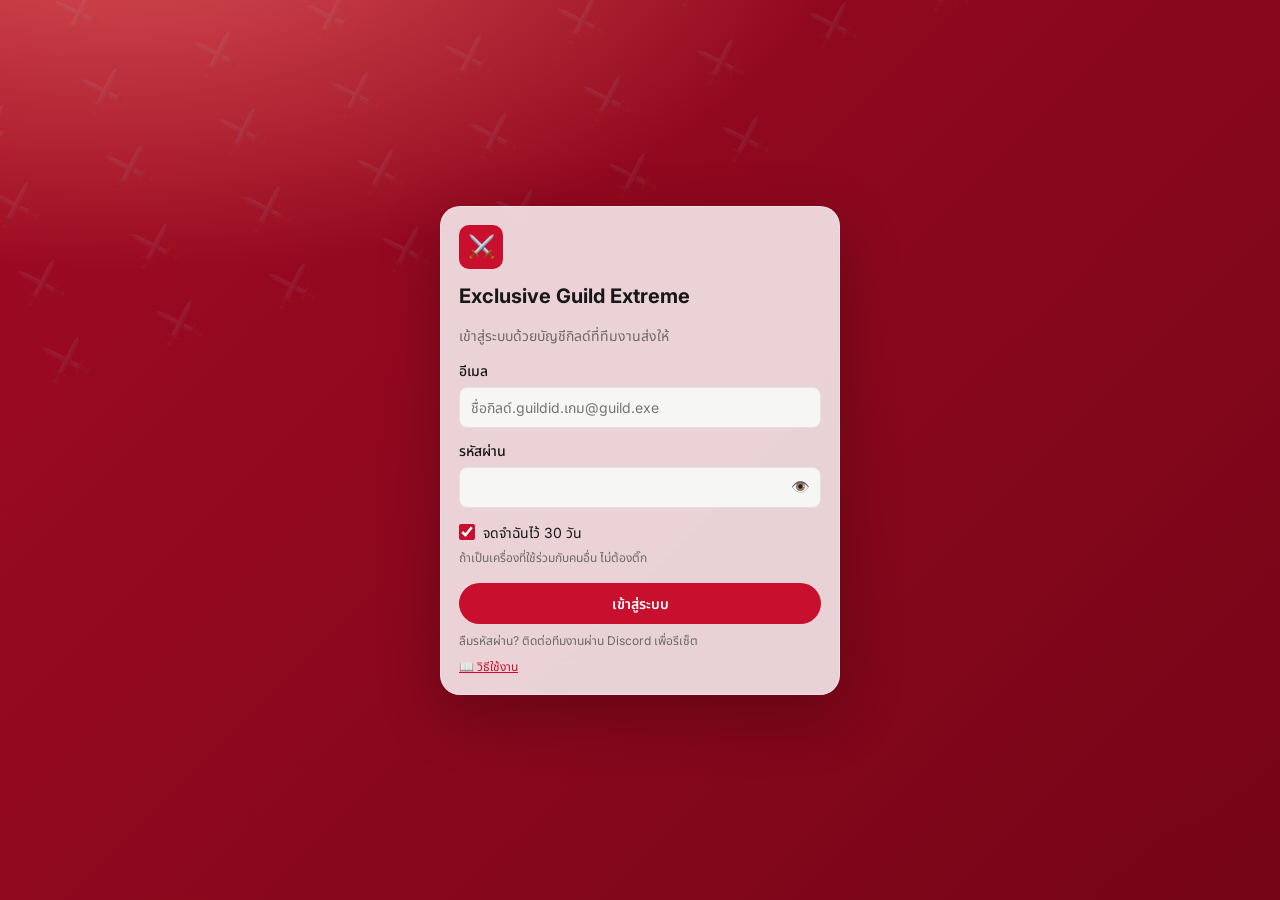
==== commit 22489dab: "Guild info: clear saved state (green tick + toast), 45s timeout with save verification, skip sheet w" ====
--- a/docs/index.html
+++ b/docs/index.html
@@ -100,14 +100,19 @@
       <button class="tab on" data-p="dash"><i>📊</i> คะแนน</button>
       <button class="tab" data-p="send"><i>📤</i> ส่ง Report</button>
       <button class="tab" data-p="hist"><i>🕘</i> ประวัติ</button>
-      <button class="tab" data-p="mem"><i>🛡️</i> ข้อมูลกิลด์<b class="tab-dot" id="mem-dot" hidden></b></button>
+      <button class="tab" data-p="mem"><i>🛡️</i> ข้อมูลกิลด์<b class="tab-dot" id="mem-dot" hidden>!</b></button>
     </nav>
     <div class="menu">
-      <button class="icon lbl open-help" title="วิธีใช้งาน">❓<span>วิธีใช้</span></button>
-      <button class="icon lbl" id="b-theme" title="สลับโหมดมืด"><em>🌙</em><span>ธีม</span></button>
-      <button class="icon lbl" id="b-accent" title="เปลี่ยนสีเน้น">🎨<span>สี</span></button>
-      <button class="icon lbl" id="b-pass" title="เปลี่ยนรหัสผ่าน">🔑<span>รหัสผ่าน</span></button>
-      <button class="icon lbl" id="b-out" title="ออกจากระบบ">🚪<span>ออก</span></button>
+      <div class="dd">
+        <button class="icon round" id="b-set" title="ตั้งค่า" aria-haspopup="true" aria-expanded="false">⚙️</button>
+        <div class="dd-pop" id="dd-pop" hidden>
+          <button class="dd-item open-help"><span>❓</span>วิธีใช้งาน</button>
+          <button class="dd-item" id="b-theme"><em>🌙</em>โหมดมืด / สว่าง</button>
+          <button class="dd-item" id="b-accent"><span>🎨</span>เปลี่ยนสีเน้น</button>
+          <button class="dd-item" id="b-pass"><span>🔑</span>เปลี่ยนรหัสผ่าน</button>
+        </div>
+      </div>
+      <button class="icon round" id="b-out" title="ออกจากระบบ" aria-label="ออกจากระบบ">🚪</button>
     </div>
   </header>
 
@@ -214,14 +219,14 @@
         </div>
         <p class="note muted">🔒 เห็นได้เฉพาะกิลด์นี้และทีมงาน · ไม่แสดงให้กิลด์อื่น</p>
       </div>
-      <!-- จำนวนสมาชิกทั้งหมด (TOSM / 9Yin) -->
-      <div class="card m-sec m-total" id="m-total-card" hidden>
+      <!-- จำนวนสมาชิกทั้งหมด (ทุกเกม) -->
+      <div class="card m-sec m-total" id="m-total-card">
         <div class="eyebrow">2 · จำนวนสมาชิกกิลด์ทั้งหมด <span class="pill rejected">สำคัญ</span></div>
         <div class="m-total-row"><input id="m-total" type="number" min="0" max="9999" inputmode="numeric" placeholder="0"><span class="muted">คน (ตามในเกม) · ใช้คำนวณจำนวนไอเทม Code ที่ทีมงานส่งให้</span></div>
         <p class="note" id="m-total-cmp"></p>
       </div>
       <!-- รายชื่อสมาชิก -->
-      <div class="card m-sec">
+      <div class="card m-sec" id="m-list-card">
         <div class="head">
           <div><div class="eyebrow" id="m-list-t">2 · รายชื่อสมาชิก</div><p class="muted" id="m-sub" style="margin:2px 0 0"></p></div>
           <div class="row-btns">
--- a/docs/style.css
+++ b/docs/style.css
@@ -319,3 +319,65 @@
   .setup{grid-template-columns:64px 1fr}.setup .btn{grid-column:1 / -1;width:100%}
   .setup-ring{width:64px;height:64px}.setup-ring svg{width:64px;height:64px}
 }
+
+/* ===== แถบเมนูใหม่ (Segmented + ⚙️) — 13 ต.ค. 69 ===== */
+.bar .tabs{gap:2px;background:var(--muted);border:1px solid var(--border);border-radius:999px;padding:3px}
+.bar .tab{border:0;background:transparent;color:var(--muted-foreground);padding:7px 14px;font-weight:500;display:inline-flex;align-items:center;gap:6px;transition:background .15s,color .15s}
+.bar .tab:hover{color:var(--foreground)}
+.bar .tab.on{background:var(--card);color:var(--foreground);font-weight:600;box-shadow:0 1px 3px rgb(0 0 0 / .1),0 0 0 1px var(--border)}
+.bar .tab i,.bar .tab.on i{width:auto;height:auto;background:none;box-shadow:none;border-radius:0;font-size:15px;transform:none}
+.tab-dot{position:static;width:auto;height:16px;min-width:16px;padding:0 4px;border-radius:99px;display:inline-grid;place-items:center;font-size:10.5px;font-weight:700;font-style:normal;color:#fff;background:var(--bad);box-shadow:none;line-height:1}
+.tab-dot[hidden]{display:none}
+.menu{display:flex;gap:6px;align-items:center;margin-left:auto}
+.icon.round{width:38px;height:38px;border-radius:50%;border:1px solid var(--border);background:var(--card);display:grid;place-items:center;font-size:16px;padding:0}
+.icon.round:hover{background:var(--muted)}
+.dd{position:relative}
+.dd-pop{position:absolute;right:0;top:calc(100% + 8px);z-index:50;min-width:210px;padding:6px;background:var(--card);border:1px solid var(--border);border-radius:14px;box-shadow:0 10px 30px rgb(0 0 0 / .14)}
+.dd-pop[hidden]{display:none}
+.dd-item{display:flex;align-items:center;gap:10px;width:100%;padding:9px 10px;border:0;background:none;border-radius:8px;font:inherit;color:var(--foreground);cursor:pointer;text-align:left}
+.dd-item:hover{background:var(--muted)}
+.dd-item em,.dd-item span{font-style:normal;width:20px;text-align:center}
+/* ⓘ EXE Number */
+.info-i{width:16px;height:16px;border-radius:50%;border:1px solid var(--muted-foreground);background:none;color:var(--muted-foreground);font:italic 700 10px/1 Georgia,serif;display:inline-grid;place-items:center;padding:0;margin-left:4px;cursor:pointer;vertical-align:middle}
+.info-i:hover{border-color:var(--primary);color:var(--primary)}
+.info-pop{position:absolute;z-index:70;width:280px;padding:10px 12px;font-size:12.5px;line-height:1.55;background:var(--card);color:var(--foreground);border:1px solid var(--border);border-radius:10px;box-shadow:0 10px 30px rgb(0 0 0 / .15)}
+.info-pop a{font-weight:600;word-break:break-all}
+.m-row input.warn{border-color:color-mix(in srgb,var(--warn) 55%,var(--border));background:var(--background)}
+@media (max-width:720px){
+  .bar .tabs{border-radius:0;border:0;border-top:1px solid var(--border);background:var(--card);padding:6px 8px calc(6px + env(safe-area-inset-bottom))}
+  .bar .tab{flex-direction:column;gap:2px;padding:6px 4px;font-size:11.5px;border-radius:12px;position:relative}
+  .bar .tab i{font-size:19px}
+  .bar .tab.on{box-shadow:none;background:var(--muted);color:var(--primary)}
+  .tab-dot{position:absolute;top:2px;right:calc(50% - 22px);height:15px;min-width:15px;font-size:10px;box-shadow:0 0 0 2px var(--card)}
+}
+
+/* ===== เลือกหลายแถว (ข้อมูลกิลด์) ===== */
+.m-selbar{display:flex;flex-wrap:wrap;gap:8px;align-items:center;padding:8px 10px;margin-bottom:6px;border-radius:12px;background:var(--muted);font-size:13px}
+.m-selbar .btn{width:auto;margin:0;padding:6px 14px;font-size:12.5px}
+.m-selbar .btn.danger{background:var(--bad);color:#fff}
+.m-selbar .btn.ghost{background:var(--card);color:var(--foreground);border:1px solid var(--border)}
+.m-row .n.sel{display:flex;align-items:center;justify-content:flex-end;gap:4px;cursor:pointer;margin:0}
+.m-row .n.sel input{width:15px;height:15px;accent-color:var(--primary);margin:0}
+.m-list.z4 .m-row,.m-list.tosm .m-row{grid-template-columns:50px 1.6fr 1.2fr 1fr 1.1fr 76px 34px}
+.m-list.tosm .m-row{grid-template-columns:50px 1.5fr 1fr 1.1fr 34px}
+.m-row.sel-on{background:color-mix(in srgb,var(--bad) 7%,transparent);border-radius:10px}
+@media (max-width:720px){
+  .m-list.z4 .m-row,.m-list.tosm .m-row{grid-template-columns:1fr 1fr}
+  .m-row .n.sel{position:absolute;top:8px;right:40px}
+}
+
+/* ===== สีเน้นทั้งระบบ (แบบ CTM Next) — ทุกโทนแดงเดิมคำนวณจาก --primary ===== */
+:root,:root.dark{
+  --chart-1:color-mix(in oklab,var(--primary) 45%,#fff);
+  --chart-2:color-mix(in oklab,var(--primary) 82%,#fff);
+  --chart-3:var(--primary);
+  --chart-4:color-mix(in oklab,var(--primary) 85%,#000);
+  --chart-5:color-mix(in oklab,var(--primary) 68%,#000);
+  --ring:color-mix(in oklab,var(--primary) 55%,transparent);
+}
+input:focus,select:focus,textarea:focus{outline:none;border-color:var(--primary);box-shadow:0 0 0 3px color-mix(in oklab,var(--primary) 18%,transparent)}
+.bar .tab.on{color:var(--primary)}
+.bar .tab.on i{filter:none}
+/* ปุ่มบันทึก: บันทึกแล้ว = เทาเรียบ · สำเร็จ = เขียว */
+#m-save:disabled{background:var(--muted);color:var(--muted-foreground);opacity:1;cursor:default}
+#m-save.ok{background:var(--ok);color:#fff}
